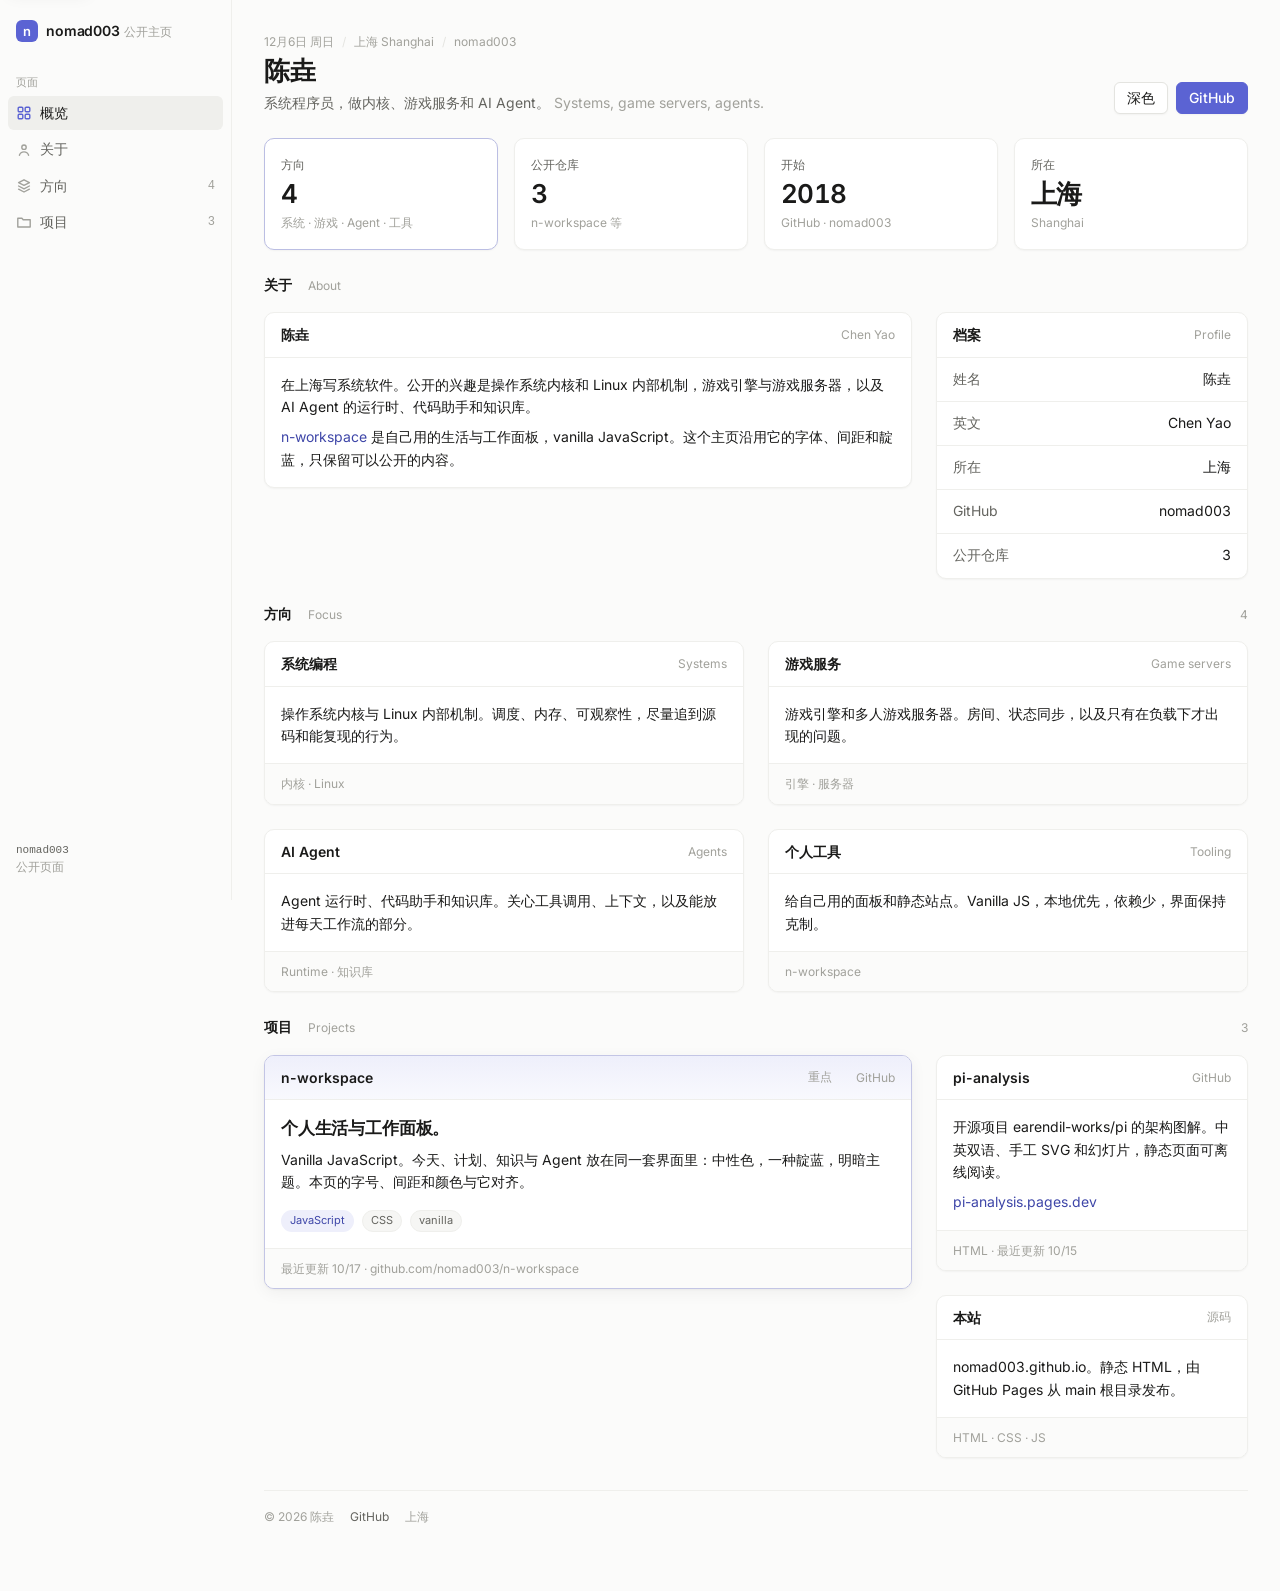
==== index.html @ 5f34eb46 "Add a static public homepage in the n-workspace design system. The page introduces 陈垚 with the publi" ====
<!DOCTYPE html>
<html lang="zh-CN">
<head>
  <meta charset="utf-8">
  <meta name="viewport" content="width=device-width, initial-scale=1">
  <meta name="description" content="陈垚（Chen Yao），上海。系统编程、游戏服务与 AI Agent。GitHub：nomad003。">
  <meta name="theme-color" content="#FBFBFA">
  <meta name="color-scheme" content="light dark">
  <meta name="format-detection" content="telephone=no">
  <meta property="og:title" content="陈垚 · nomad003">
  <meta property="og:description" content="陈垚（Chen Yao），上海。系统编程、游戏服务与 AI Agent。">
  <meta property="og:type" content="profile">
  <meta property="og:url" content="https://nomad003.github.io/">
  <meta property="og:locale" content="zh_CN">
  <title>陈垚 · nomad003</title>
  <link rel="canonical" href="https://nomad003.github.io/">
  <link rel="icon" href="favicon.svg" type="image/svg+xml">
  <link rel="preload" href="fonts/inter-latin.woff2" as="font" type="font/woff2" crossorigin>
  <link rel="stylesheet" href="styles.css">
  <script>
    (function () {
      try {
        var q = new URLSearchParams(location.search).get("theme");
        var s = localStorage.getItem("theme");
        var dark = window.matchMedia("(prefers-color-scheme: dark)").matches;
        var t = q === "light" || q === "dark" ? q : (s === "light" || s === "dark" ? s : (dark ? "dark" : "light"));
        var el = document.documentElement;
        el.setAttribute("data-theme", t);
        el.style.colorScheme = t;
        var meta = document.querySelector('meta[name="theme-color"]');
        if (meta) meta.setAttribute("content", t === "dark" ? "#111113" : "#FBFBFA");
      } catch (e) {}
    })();
  </script>
  <script type="application/ld+json">
  {
    "@context": "https://schema.org",
    "@type": "Person",
    "name": "陈垚",
    "alternateName": ["Chen Yao", "nomad003"],
    "url": "https://nomad003.github.io/",
    "homeLocation": {
      "@type": "Place",
      "name": "Shanghai"
    },
    "sameAs": ["https://github.com/nomad003"]
  }
  </script>
</head>
<body>
  <a class="skip" href="#about">跳到内容</a>
  <aside class="side">
    <a class="me" href="#top">
      <span class="av" aria-hidden="true">n</span>
      <span>
        <span class="nm">nomad003</span>
        <span class="ns">公开主页</span>
      </span>
    </a>
    <div class="navh">页面</div>
    <nav aria-label="页面">
      <a class="ni on" href="#top" aria-current="true">
        <svg viewBox="0 0 16 16" aria-hidden="true"><rect x="2.2" y="2.2" width="4.6" height="4.6" rx="1" fill="none" stroke="currentColor" stroke-width="1.4"/><rect x="9.2" y="2.2" width="4.6" height="4.6" rx="1" fill="none" stroke="currentColor" stroke-width="1.4"/><rect x="2.2" y="9.2" width="4.6" height="4.6" rx="1" fill="none" stroke="currentColor" stroke-width="1.4"/><rect x="9.2" y="9.2" width="4.6" height="4.6" rx="1" fill="none" stroke="currentColor" stroke-width="1.4"/></svg>
        <span>概览</span>
      </a>
      <a class="ni" href="#about">
        <svg viewBox="0 0 16 16" aria-hidden="true"><circle cx="8" cy="5.2" r="2.2" fill="none" stroke="currentColor" stroke-width="1.4"/><path d="M3.4 13.2c.7-2.2 2.3-3.3 4.6-3.3s3.9 1.1 4.6 3.3" fill="none" stroke="currentColor" stroke-width="1.4" stroke-linecap="round"/></svg>
        <span>关于</span>
      </a>
      <a class="ni" href="#focus">
        <svg viewBox="0 0 16 16" aria-hidden="true"><path d="M8 1.8 13.4 4.6 8 7.4 2.6 4.6 8 1.8Z" fill="none" stroke="currentColor" stroke-width="1.4" stroke-linejoin="round"/><path d="M2.6 8 8 10.8 13.4 8" fill="none" stroke="currentColor" stroke-width="1.4" stroke-linecap="round" stroke-linejoin="round"/><path d="M2.6 11.2 8 14 13.4 11.2" fill="none" stroke="currentColor" stroke-width="1.4" stroke-linecap="round" stroke-linejoin="round"/></svg>
        <span>方向</span>
        <span class="c">4</span>
      </a>
      <a class="ni" href="#projects">
        <svg viewBox="0 0 16 16" aria-hidden="true"><path d="M1.8 4.2h4.1l1.3 1.6H14.2V13H1.8V4.2Z" fill="none" stroke="currentColor" stroke-width="1.4" stroke-linejoin="round"/></svg>
        <span>项目</span>
        <span class="c">3</span>
      </a>
    </nav>
    <div class="side-foot">
      <div class="mono">nomad003</div>
      <div>公开页面</div>
    </div>
  </aside>

  <main id="top">
    <header class="ph">
      <div class="ph-row">
        <div class="ph-main">
          <p class="ctx">
            <span id="today">公开主页</span>
            <span class="sep" aria-hidden="true">/</span>
            <span>上海 Shanghai</span>
            <span class="sep" aria-hidden="true">/</span>
            <span>nomad003</span>
          </p>
          <h1>陈垚</h1>
          <p class="lede">系统程序员，做内核、游戏服务和 AI Agent。 <span class="en" lang="en">Systems, game servers, agents.</span></p>
        </div>
        <div class="ph-act">
          <button class="btn" id="theme-toggle" type="button" aria-pressed="false" aria-label="切换到深色">
            <span class="when-light">深色</span>
            <span class="when-dark">浅色</span>
          </button>
          <a class="btn primary" rel="me noreferrer" href="https://github.com/nomad003">GitHub</a>
        </div>
      </div>
      <div class="kpis">
        <a class="kpi focus" href="#focus">
          <div class="kpi-k">方向</div>
          <div class="kpi-n">4</div>
          <div class="kpi-s">系统 · 游戏 · Agent · 工具</div>
        </a>
        <a class="kpi" href="#projects">
          <div class="kpi-k">公开仓库</div>
          <div class="kpi-n">3</div>
          <div class="kpi-s">n-workspace 等</div>
        </a>
        <a class="kpi" rel="noreferrer" href="https://github.com/nomad003">
          <div class="kpi-k">开始</div>
          <div class="kpi-n">2018</div>
          <div class="kpi-s">GitHub · nomad003</div>
        </a>
        <div class="kpi">
          <div class="kpi-k">所在</div>
          <div class="kpi-n">上海</div>
          <div class="kpi-s">Shanghai</div>
        </div>
      </div>
    </header>

    <div class="body">
      <section id="about">
        <div class="sstrip">
          <b>关于</b>
          <span lang="en">About</span>
        </div>
        <div class="g12">
          <article class="box c8">
            <div class="box-h">
              <h2>陈垚</h2>
              <span class="box-m" lang="en">Chen Yao</span>
            </div>
            <div class="box-b prose">
              <p>在上海写系统软件。公开的兴趣是操作系统内核和 Linux 内部机制，游戏引擎与游戏服务器，以及 AI Agent 的运行时、代码助手和知识库。</p>
              <p><a href="#projects">n-workspace</a> 是自己用的生活与工作面板，vanilla JavaScript。这个主页沿用它的字体、间距和靛蓝，只保留可以公开的内容。</p>
            </div>
          </article>
          <article class="box c4">
            <div class="box-h">
              <h2>档案</h2>
              <span class="box-m" lang="en">Profile</span>
            </div>
            <div class="rows">
              <div class="row"><span class="k">姓名</span><span class="v">陈垚</span></div>
              <div class="row"><span class="k">英文</span><span class="v" lang="en">Chen Yao</span></div>
              <div class="row"><span class="k">所在</span><span class="v">上海</span></div>
              <a class="row" rel="noreferrer" href="https://github.com/nomad003"><span class="k">GitHub</span><span class="v">nomad003</span></a>
              <a class="row" href="#projects"><span class="k">公开仓库</span><span class="v">3</span></a>
            </div>
          </article>
        </div>
      </section>

      <section id="focus">
        <div class="sstrip">
          <b>方向</b>
          <span lang="en">Focus</span>
          <span class="muted">4</span>
        </div>
        <div class="tgrid">
          <article class="box">
            <div class="box-h">
              <h2>系统编程</h2>
              <span class="box-m" lang="en">Systems</span>
            </div>
            <div class="box-b">
              <p>操作系统内核与 Linux 内部机制。调度、内存、可观察性，尽量追到源码和能复现的行为。</p>
            </div>
            <div class="box-f">内核 · Linux</div>
          </article>
          <article class="box">
            <div class="box-h">
              <h2>游戏服务</h2>
              <span class="box-m" lang="en">Game servers</span>
            </div>
            <div class="box-b">
              <p>游戏引擎和多人游戏服务器。房间、状态同步，以及只有在负载下才出现的问题。</p>
            </div>
            <div class="box-f">引擎 · 服务器</div>
          </article>
          <article class="box">
            <div class="box-h">
              <h2>AI Agent</h2>
              <span class="box-m" lang="en">Agents</span>
            </div>
            <div class="box-b">
              <p>Agent 运行时、代码助手和知识库。关心工具调用、上下文，以及能放进每天工作流的部分。</p>
            </div>
            <div class="box-f">Runtime · 知识库</div>
          </article>
          <article class="box">
            <div class="box-h">
              <h2>个人工具</h2>
              <span class="box-m" lang="en">Tooling</span>
            </div>
            <div class="box-b">
              <p>给自己用的面板和静态站点。Vanilla JS，本地优先，依赖少，界面保持克制。</p>
            </div>
            <div class="box-f"><a href="#projects">n-workspace</a></div>
          </article>
        </div>
      </section>

      <section id="projects">
        <div class="sstrip">
          <b>项目</b>
          <span lang="en">Projects</span>
          <span class="muted">3</span>
        </div>
        <div class="g12">
          <article class="box focus c8">
            <div class="box-h">
              <h2>n-workspace</h2>
              <span class="box-m">重点</span>
              <a class="link" rel="noreferrer" href="https://github.com/nomad003/n-workspace">GitHub</a>
            </div>
            <div class="box-b">
              <p class="lead">个人生活与工作面板。</p>
              <p class="prose">Vanilla JavaScript。今天、计划、知识与 Agent 放在同一套界面里：中性色，一种靛蓝，明暗主题。本页的字号、间距和颜色与它对齐。</p>
              <div class="pills">
                <span class="pill accent">JavaScript</span>
                <span class="pill">CSS</span>
                <span class="pill">vanilla</span>
              </div>
            </div>
            <div class="box-f">最近更新 10/17 · <a rel="noreferrer" href="https://github.com/nomad003/n-workspace">github.com/nomad003/n-workspace</a></div>
          </article>
          <div class="stack c4">
            <article class="box">
              <div class="box-h">
                <h2>pi-analysis</h2>
                <a class="box-m" rel="noreferrer" href="https://github.com/nomad003/pi-analysis">GitHub</a>
              </div>
              <div class="box-b">
                <p>开源项目 earendil-works/pi 的架构图解。中英双语、手工 SVG 和幻灯片，静态页面可离线阅读。</p>
                <p><a rel="noreferrer" href="https://pi-analysis.pages.dev/">pi-analysis.pages.dev</a></p>
              </div>
              <div class="box-f">HTML · 最近更新 10/15</div>
            </article>
            <article class="box">
              <div class="box-h">
                <h2>本站</h2>
                <a class="box-m" rel="noreferrer" href="https://github.com/nomad003/nomad003.github.io">源码</a>
              </div>
              <div class="box-b">
                <p>nomad003.github.io。静态 HTML，由 GitHub Pages 从 main 根目录发布。</p>
              </div>
              <div class="box-f">HTML · CSS · JS</div>
            </article>
          </div>
        </div>
      </section>

      <footer class="colophon">
        <span>© 2026 陈垚</span>
        <a rel="me noreferrer" href="https://github.com/nomad003">GitHub</a>
        <span>上海</span>
      </footer>
    </div>
  </main>
  <script src="main.js"></script>
</body>
</html>
---- styles.css ----
/* n-workspace design system (v10) — tokens and components used by this page.
   Type 12/14/17/26, space 4/8/16/24/32, indigo accent, light and dark. */

@font-face {
  font-family: Inter;
  font-style: normal;
  font-weight: 100 900;
  font-display: swap;
  src: url("fonts/inter-latin.woff2") format("woff2");
  unicode-range: U+0000-00FF, U+0131, U+0152-0153, U+02BB-02BC, U+02C6, U+02DA, U+02DC, U+0304, U+0308, U+0329, U+2000-206F, U+20AC, U+2122, U+2191, U+2193, U+2212, U+2215, U+FEFF, U+FFFD;
}

:root {
  --fs-1: 12px;
  --fs-2: 14px;
  --fs-3: 17px;
  --fs-4: 26px;
  --lh: 1.6;
  --s-1: 4px;
  --s-2: 8px;
  --s-3: 16px;
  --s-4: 24px;
  --s-5: 32px;
  --r-1: 6px;
  --r-2: 10px;
  --r-3: 14px;
  --sh-1: 0 1px 2px rgba(16, 16, 20, 0.04);
  --sh-2: 0 1px 2px rgba(16, 16, 20, 0.04), 0 4px 16px rgba(16, 16, 20, 0.05);
  --n-0: #ffffff;
  --n-25: #fbfbfa;
  --n-50: #f6f6f4;
  --n-100: #efefec;
  --n-200: #e4e4e0;
  --n-400: #a1a19b;
  --n-600: #64645f;
  --n-900: #1a1a19;
  --accent: #5b63d3;
  --accent-soft: #eeeffb;
  --accent-fg: #3e46a8;
  --warn: #c2412d;
  --warn-soft: #FBEEEA;
  --ok: #2f8a5b;
  --font: Inter, -apple-system, BlinkMacSystemFont, "Segoe UI", "PingFang SC", "Hiragino Sans GB", "Microsoft YaHei", "Noto Sans CJK SC", "Source Han Sans SC", "Noto Sans SC", sans-serif;
  --mono: "JetBrains Mono", "SF Mono", ui-monospace, Menlo, Consolas, monospace;
  --bg: var(--n-25);
  --surface: var(--n-0);
  --border: var(--n-100);
  --border-2: var(--n-200);
  --text: var(--n-900);
  --text-2: var(--n-600);
  --text-3: var(--n-400);
  --side-w: 232px;
  --content-w: 1240px;
  color-scheme: light;
}

:root[data-theme="dark"] {
  --n-0: #17171a;
  --n-25: #111113;
  --n-50: #1c1c20;
  --n-100: #26262b;
  --n-200: #303036;
  --n-400: #71716c;
  --n-600: #a6a6a1;
  --n-900: #ececea;
  --accent: #8c93f2;
  --accent-soft: #22244a;
  --accent-fg: #c3c7fa;
  --warn: #f07b66;
  --warn-soft: #2b1a17;
  --ok: #5fbf8a;
  --sh-1: none;
  --sh-2: 0 0 0 1px rgba(255, 255, 255, 0.02);
  color-scheme: dark;
}

@media (prefers-color-scheme: dark) {
  :root:not([data-theme]) {
    --n-0: #17171a;
    --n-25: #111113;
    --n-50: #1c1c20;
    --n-100: #26262b;
    --n-200: #303036;
    --n-400: #71716c;
    --n-600: #a6a6a1;
    --n-900: #ececea;
    --accent: #8c93f2;
    --accent-soft: #22244a;
    --accent-fg: #c3c7fa;
    --warn: #f07b66;
    --warn-soft: #2b1a17;
    --ok: #5fbf8a;
    --sh-1: none;
    --sh-2: 0 0 0 1px rgba(255, 255, 255, 0.02);
    color-scheme: dark;
  }
  :root:not([data-theme]) .when-light { display: none; }
  :root:not([data-theme]) .when-dark { display: inline; }
}

:root[data-theme="dark"] .when-light { display: none; }
:root[data-theme="dark"] .when-dark { display: inline; }
.when-dark { display: none; }

*,
*::before,
*::after { box-sizing: border-box; }

html, body { background: var(--bg); }

html { scroll-behavior: smooth; }

body {
  margin: 0;
  min-height: 100vh;
  font: 400 var(--fs-2) / var(--lh) var(--font);
  color: var(--text);
  letter-spacing: 0;
  -webkit-font-smoothing: antialiased;
  text-rendering: optimizeLegibility;
  display: grid;
  grid-template-columns: var(--side-w) minmax(0, 1fr);
}

body.miss { display: block; }

:focus { outline: none; }
:focus-visible {
  outline: 2px solid var(--accent);
  outline-offset: 2px;
}

::selection { background: var(--accent-soft); color: var(--text); }

a { color: inherit; }

h1, h2, h3 {
  font-weight: 600;
  letter-spacing: -0.01em;
}

button, input { font: inherit; color: inherit; }

.skip {
  position: absolute;
  left: var(--s-2);
  top: var(--s-2);
  z-index: 20;
  transform: translateY(-140%);
  background: var(--surface);
  color: var(--text);
  border: 1px solid var(--border-2);
  border-radius: var(--r-1);
  padding: 6px 12px;
  text-decoration: none;
  box-shadow: var(--sh-2);
}
.skip:focus { transform: none; }

/* sidebar */
.side {
  position: sticky;
  top: 0;
  height: 100vh;
  display: flex;
  flex-direction: column;
  background: var(--bg);
  border-right: 1px solid var(--border);
  padding: var(--s-3) var(--s-2);
}

.me {
  display: flex;
  align-items: center;
  gap: var(--s-2);
  padding: var(--s-1) var(--s-2) var(--s-3);
  text-decoration: none;
  color: inherit;
  border-radius: var(--r-1);
}
.me:hover { background: var(--n-50); }

.av {
  width: 22px;
  height: 22px;
  flex: none;
  display: grid;
  place-items: center;
  border-radius: var(--r-1);
  background: var(--accent);
  color: #fff;
  font-weight: 600;
  font-size: 13px;
  letter-spacing: -0.03em;
  line-height: 1;
}

.nm {
  font-size: var(--fs-2);
  font-weight: 600;
  letter-spacing: -0.01em;
  line-height: 1.3;
}
.ns {
  font-size: var(--fs-1);
  color: var(--text-3);
  line-height: 1.3;
}

.navh {
  font-size: 11px;
  color: var(--text-3);
  padding: var(--s-3) var(--s-2) var(--s-1);
  letter-spacing: 0.04em;
}

.side nav {
  display: flex;
  flex-direction: column;
  gap: 2px;
}

.side a.ni {
  display: flex;
  align-items: center;
  gap: var(--s-2);
  padding: 6px var(--s-2);
  border-radius: var(--r-1);
  font-size: var(--fs-2);
  color: var(--text-2);
  text-decoration: none;
  min-height: 32px;
}
.side a.ni svg {
  width: 16px;
  height: 16px;
  flex: none;
  color: var(--text-3);
}
.side a.ni:hover { background: var(--n-50); color: var(--text); }
.side a.ni.on {
  background: var(--n-100);
  color: var(--text);
  font-weight: 500;
}
.side a.ni.on svg { color: var(--accent); }
.side a.ni .c {
  margin-left: auto;
  font: 500 var(--fs-1) var(--mono);
  color: var(--text-3);
}

.side-foot {
  margin-top: auto;
  padding: var(--s-2);
  font-size: var(--fs-1);
  color: var(--text-3);
  line-height: 1.5;
}
.side-foot .mono {
  font-family: var(--mono);
  font-size: 11px;
  color: var(--text-2);
}

/* page header */
main { min-width: 0; padding: 0 0 var(--s-5); }

.ph {
  max-width: var(--content-w);
  padding: var(--s-5) var(--s-5) 0;
}
.ph-row {
  display: flex;
  align-items: flex-end;
  gap: var(--s-3);
}
.ph-main { flex: 1; min-width: 0; }
.ph .ctx {
  margin: 0;
  min-height: 0;
  display: flex;
  flex-wrap: wrap;
  gap: var(--s-1) var(--s-2);
  font-size: var(--fs-1);
  color: var(--text-3);
}
.sep { color: var(--border-2); }
.ph h1 {
  margin: var(--s-1) 0;
  font-size: var(--fs-4);
  line-height: 1.25;
  font-weight: 650;
}
.ph .lede {
  margin: 0;
  max-width: 72ch;
  font-size: var(--fs-2);
  color: var(--text-2);
}
.ph .lede b,
.lede b { color: var(--text); font-weight: 600; }
.lede .en { color: var(--text-3); }

.ph-act {
  display: flex;
  gap: var(--s-2);
  flex: none;
}

.btn {
  display: inline-flex;
  align-items: center;
  justify-content: center;
  gap: 6px;
  height: 32px;
  padding: 0 12px;
  border-radius: var(--r-1);
  border: 1px solid var(--border-2);
  background: var(--surface);
  color: var(--text);
  font-size: var(--fs-2);
  font-weight: 500;
  line-height: 1;
  text-decoration: none;
  box-shadow: var(--sh-1);
  white-space: nowrap;
  cursor: pointer;
}
.btn:hover { border-color: var(--n-400); }
.btn.primary {
  background: var(--accent);
  border-color: var(--accent);
  color: #fff;
}
.btn.primary:hover { filter: brightness(1.06); }

.kpis {
  display: grid;
  grid-template-columns: repeat(4, minmax(0, 1fr));
  gap: var(--s-3);
  margin-top: var(--s-4);
}
.kpi {
  display: block;
  background: var(--surface);
  border: 1px solid var(--border);
  border-radius: var(--r-2);
  padding: var(--s-3);
  box-shadow: var(--sh-1);
  text-decoration: none;
  color: var(--text);
  min-width: 0;
}
a.kpi:hover {
  border-color: var(--border-2);
  box-shadow: var(--sh-2);
}
.kpi-k { font-size: var(--fs-1); color: var(--text-2); }
.kpi-n {
  font-size: var(--fs-4);
  font-weight: 600;
  line-height: 1.2;
  margin-top: var(--s-1);
  font-variant-numeric: tabular-nums;
  letter-spacing: -0.02em;
}
.kpi-s {
  font-size: var(--fs-1);
  color: var(--text-3);
  margin-top: var(--s-1);
  white-space: nowrap;
  overflow: hidden;
  text-overflow: ellipsis;
}
.kpi.focus {
  border-color: var(--accent-soft);
  border-color: color-mix(in srgb, var(--accent) 35%, var(--border));
}

.body {
  max-width: var(--content-w);
  padding: var(--s-4) var(--s-5) var(--s-5);
  display: flex;
  flex-direction: column;
  gap: var(--s-4);
}

section {
  display: flex;
  flex-direction: column;
  gap: var(--s-3);
  scroll-margin-top: var(--s-3);
}

.sstrip {
  display: flex;
  flex-wrap: wrap;
  align-items: baseline;
  gap: var(--s-2) var(--s-3);
  font-size: var(--fs-1);
  color: var(--text-3);
}
.sstrip b {
  font-size: var(--fs-2);
  font-weight: 600;
  color: var(--text);
  letter-spacing: -0.01em;
}
.sstrip .muted { margin-left: auto; }
.muted { color: var(--text-3); }

.g12 {
  display: grid;
  grid-template-columns: repeat(12, minmax(0, 1fr));
  gap: var(--s-4);
  align-items: start;
}
.c4 { grid-column: span 4; }
.c6 { grid-column: span 6; }
.c8 { grid-column: span 8; }
.c12 { grid-column: 1 / -1; }

.stack {
  display: flex;
  flex-direction: column;
  gap: var(--s-4);
  min-width: 0;
}

.tgrid {
  display: grid;
  grid-template-columns: repeat(4, minmax(0, 1fr));
  gap: var(--s-4);
}
.tgrid > .box {
  display: flex;
  flex-direction: column;
  min-height: 100%;
}
.tgrid > .box > .box-b { flex: 1; }

.box {
  background: var(--surface);
  border: 1px solid var(--border);
  border-radius: var(--r-2);
  box-shadow: var(--sh-1);
  min-width: 0;
  overflow: hidden;
}
.box-h {
  display: flex;
  align-items: center;
  gap: var(--s-2);
  margin: 0;
  padding: 12px var(--s-3);
  border-bottom: 1px solid var(--border);
  min-height: 44px;
}
.box-h h2,
.box-h h3 {
  margin: 0;
  font-size: var(--fs-2);
  font-weight: 600;
  letter-spacing: 0;
  line-height: 1.4;
}
.box-m {
  margin-left: auto;
  font: 400 var(--fs-1) var(--font);
  color: var(--text-3);
  text-decoration: none;
}
.box-h a.link,
.box-m.link {
  margin-left: var(--s-3);
  font-size: var(--fs-1);
  font-weight: 400;
  color: var(--text-3);
  text-decoration: none;
}
.box-m + a.link,
.box-m.link { margin-left: var(--s-3); }
.box-h a.link:hover,
a.box-m:hover { color: var(--accent); }

.box-b { padding: var(--s-3); }
.box-b p { margin: 0; }
.box-b p + p { margin-top: var(--s-2); }
.box-b a { color: var(--accent-fg); text-decoration: none; }
.box-b a:hover { color: var(--accent); }

.box-f {
  margin: 0;
  padding: 10px var(--s-3);
  border-top: 1px solid var(--border);
  background: var(--n-25);
  font-size: var(--fs-1);
  color: var(--text-3);
}
.box-f a { color: inherit; text-decoration: none; }
.box-f a:hover { color: var(--accent); }

.box.focus {
  border-color: var(--accent-soft);
  border-color: color-mix(in srgb, var(--accent) 30%, var(--border));
  box-shadow: var(--sh-2);
}
.box.focus > .box-h {
  background: linear-gradient(var(--accent-soft), transparent 160%);
}

.prose { max-width: 72ch; }
.lead {
  font-size: var(--fs-3);
  font-weight: 600;
  letter-spacing: -0.01em;
  line-height: 1.45;
}

.rows { border-top: 0; }
.row {
  display: flex;
  align-items: center;
  justify-content: space-between;
  gap: var(--s-3);
  border-bottom: 1px solid var(--border);
  padding: 10px var(--s-3);
  min-height: 44px;
  text-decoration: none;
  color: var(--text);
}
.rows > :last-child { border-bottom: 0; }
a.row:hover { background: var(--n-50); }
.row .k { font-size: var(--fs-2); color: var(--text-2); }
.row .v {
  font-size: var(--fs-2);
  text-align: right;
  font-variant-numeric: tabular-nums;
}
.row .when {
  font: 500 var(--fs-1) var(--mono);
  color: var(--text-2);
  flex: none;
}

.pills {
  display: flex;
  flex-wrap: wrap;
  gap: var(--s-2);
  margin-top: var(--s-3);
}
.pill {
  display: inline-flex;
  align-items: center;
  height: 22px;
  padding: 0 var(--s-2);
  border-radius: 99px;
  background: var(--n-50);
  border: 1px solid var(--border);
  font-size: 11px;
  color: var(--text-2);
}
.pill.accent {
  background: var(--accent-soft);
  color: var(--accent-fg);
  border-color: transparent;
}

.repo-main { min-width: 0; display: flex; flex-direction: column; gap: 2px; }
.repo-main .t { font-size: var(--fs-2); }
.repo-main .s {
  font-size: var(--fs-1);
  color: var(--text-3);
  white-space: nowrap;
  overflow: hidden;
  text-overflow: ellipsis;
}
.row.repo { justify-content: flex-start; }
.row.repo .pill { margin-left: auto; flex: none; }

.colophon {
  display: flex;
  flex-wrap: wrap;
  align-items: center;
  gap: var(--s-2) var(--s-3);
  margin-top: var(--s-2);
  padding-top: var(--s-3);
  border-top: 1px solid var(--border);
  font-size: var(--fs-1);
  color: var(--text-3);
}
.colophon a { color: var(--text-2); text-decoration: none; }
.colophon a:hover { color: var(--accent); }

.miss-wrap {
  max-width: 560px;
  padding: 18vh var(--s-5) var(--s-5);
}
.miss-wrap .ctx {
  margin: 0;
  display: flex;
  flex-wrap: wrap;
  gap: var(--s-1) var(--s-2);
  font-size: var(--fs-1);
  color: var(--text-3);
}
.miss-wrap h1 {
  margin: var(--s-1) 0;
  font-size: var(--fs-4);
  line-height: 1.25;
  font-weight: 650;
}
.miss-wrap .lede {
  margin: 0;
  font-size: var(--fs-2);
  color: var(--text-2);
}
.miss-wrap .ph-act { margin-top: var(--s-4); }

@media (max-width: 1320px) {
  .tgrid { grid-template-columns: repeat(2, minmax(0, 1fr)); }
}

@media (max-width: 1080px) {
  .c4, .c6, .c8, .c12 { grid-column: 1 / -1; }
  .kpis { grid-template-columns: repeat(2, minmax(0, 1fr)); }
}

@media (max-width: 800px) {
  body { display: block; }
  .side {
    position: sticky;
    top: 0;
    z-index: 5;
    height: auto;
    width: 100%;
    border-right: 0;
    border-bottom: 1px solid var(--border);
    padding: 10px 12px 8px;
  }
  .me { padding: 4px 8px 8px; }
  .navh, .side-foot { display: none; }
  .side nav {
    flex-direction: row;
    gap: 4px;
    overflow-x: auto;
  }
  .side a.ni { flex: none; }
  section { scroll-margin-top: 88px; }
}

@media (max-width: 760px) {
  .ph, .body, .miss-wrap { padding-left: var(--s-3); padding-right: var(--s-3); }
  .ph { padding-top: var(--s-4); }
  .ph-row { flex-direction: column; align-items: flex-start; }
  .ph-act { width: 100%; }
  .ph-act .btn { flex: 1; }
  .miss-wrap { padding-top: 12vh; }
}

@media (max-width: 560px) {
  .tgrid { grid-template-columns: 1fr; }
  .kpi-s, .repo-main .s { white-space: normal; }
}

@media (prefers-reduced-motion: reduce) {
  html { scroll-behavior: auto; }
  *, *::before, *::after {
    transition: none !important;
    animation: none !important;
  }
}
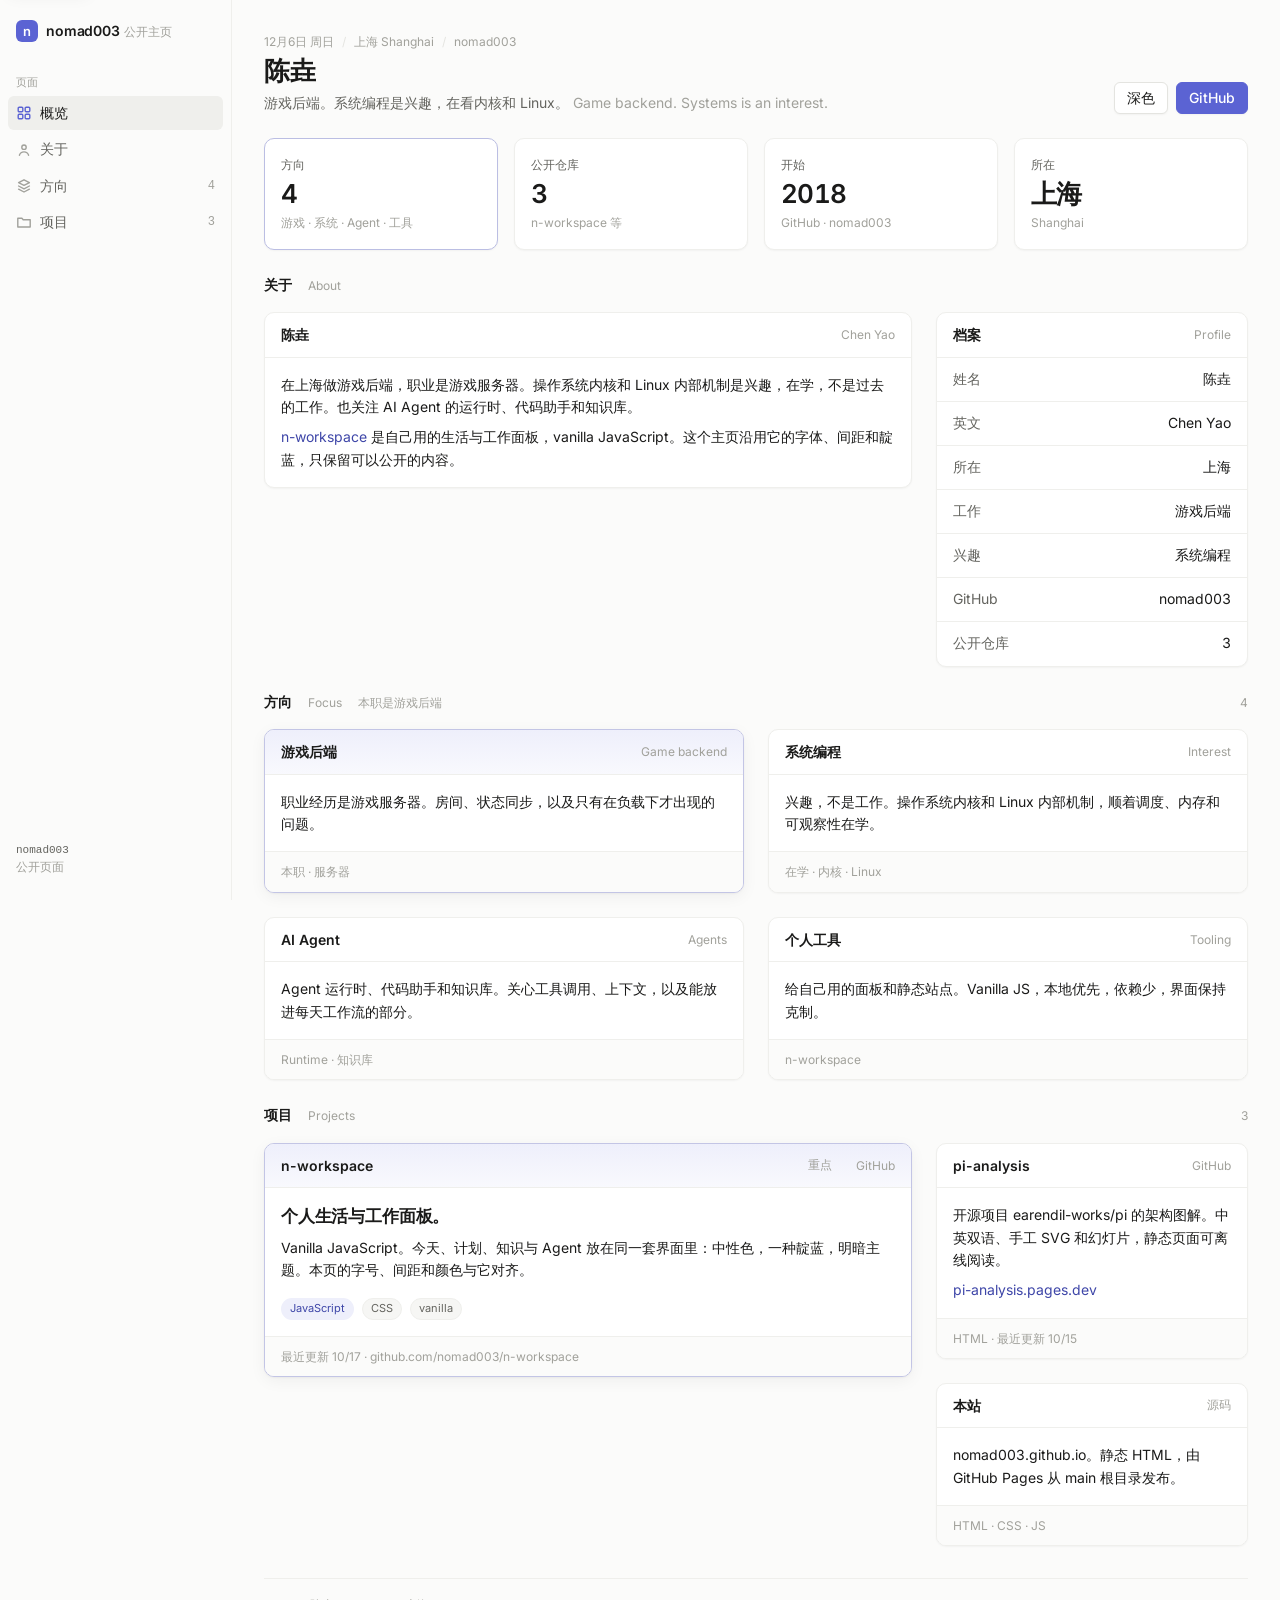
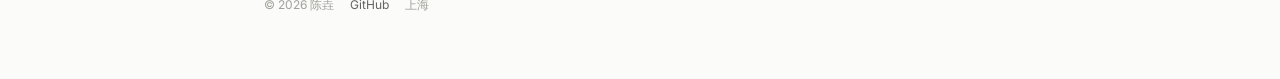
==== commit 231a1406: "Describe game backend as the work and systems programming as an interest. The homepage no longer cal" ====
--- a/index.html
+++ b/index.html
@@ -3,12 +3,12 @@
 <head>
   <meta charset="utf-8">
   <meta name="viewport" content="width=device-width, initial-scale=1">
-  <meta name="description" content="陈垚（Chen Yao），上海。系统编程、游戏服务与 AI Agent。GitHub：nomad003。">
+  <meta name="description" content="陈垚（Chen Yao），上海。游戏后端，兴趣是系统编程与 AI Agent。GitHub：nomad003。">
   <meta name="theme-color" content="#FBFBFA">
   <meta name="color-scheme" content="light dark">
   <meta name="format-detection" content="telephone=no">
   <meta property="og:title" content="陈垚 · nomad003">
-  <meta property="og:description" content="陈垚（Chen Yao），上海。系统编程、游戏服务与 AI Agent。">
+  <meta property="og:description" content="陈垚（Chen Yao），上海。游戏后端，兴趣是系统编程与 AI Agent。">
   <meta property="og:type" content="profile">
   <meta property="og:url" content="https://nomad003.github.io/">
   <meta property="og:locale" content="zh_CN">
@@ -39,6 +39,7 @@
     "name": "陈垚",
     "alternateName": ["Chen Yao", "nomad003"],
     "url": "https://nomad003.github.io/",
+    "jobTitle": "游戏后端",
     "homeLocation": {
       "@type": "Place",
       "name": "Shanghai"
@@ -96,7 +97,7 @@
             <span>nomad003</span>
           </p>
           <h1>陈垚</h1>
-          <p class="lede">系统程序员，做内核、游戏服务和 AI Agent。 <span class="en" lang="en">Systems, game servers, agents.</span></p>
+          <p class="lede">游戏后端。系统编程是兴趣，在看内核和 Linux。 <span class="en" lang="en">Game backend. Systems is an interest.</span></p>
         </div>
         <div class="ph-act">
           <button class="btn" id="theme-toggle" type="button" aria-pressed="false" aria-label="切换到深色">
@@ -110,7 +111,7 @@
         <a class="kpi focus" href="#focus">
           <div class="kpi-k">方向</div>
           <div class="kpi-n">4</div>
-          <div class="kpi-s">系统 · 游戏 · Agent · 工具</div>
+          <div class="kpi-s">游戏 · 系统 · Agent · 工具</div>
         </a>
         <a class="kpi" href="#projects">
           <div class="kpi-k">公开仓库</div>
@@ -143,7 +144,7 @@
               <span class="box-m" lang="en">Chen Yao</span>
             </div>
             <div class="box-b prose">
-              <p>在上海写系统软件。公开的兴趣是操作系统内核和 Linux 内部机制，游戏引擎与游戏服务器，以及 AI Agent 的运行时、代码助手和知识库。</p>
+              <p>在上海做游戏后端，职业是游戏服务器。操作系统内核和 Linux 内部机制是兴趣，在学，不是过去的工作。也关注 AI Agent 的运行时、代码助手和知识库。</p>
               <p><a href="#projects">n-workspace</a> 是自己用的生活与工作面板，vanilla JavaScript。这个主页沿用它的字体、间距和靛蓝，只保留可以公开的内容。</p>
             </div>
           </article>
@@ -156,6 +157,8 @@
               <div class="row"><span class="k">姓名</span><span class="v">陈垚</span></div>
               <div class="row"><span class="k">英文</span><span class="v" lang="en">Chen Yao</span></div>
               <div class="row"><span class="k">所在</span><span class="v">上海</span></div>
+              <div class="row"><span class="k">工作</span><span class="v">游戏后端</span></div>
+              <div class="row"><span class="k">兴趣</span><span class="v">系统编程</span></div>
               <a class="row" rel="noreferrer" href="https://github.com/nomad003"><span class="k">GitHub</span><span class="v">nomad003</span></a>
               <a class="row" href="#projects"><span class="k">公开仓库</span><span class="v">3</span></a>
             </div>
@@ -167,28 +170,29 @@
         <div class="sstrip">
           <b>方向</b>
           <span lang="en">Focus</span>
+          <span>本职是游戏后端</span>
           <span class="muted">4</span>
         </div>
         <div class="tgrid">
+          <article class="box focus">
+            <div class="box-h">
+              <h2>游戏后端</h2>
+              <span class="box-m" lang="en">Game backend</span>
+            </div>
+            <div class="box-b">
+              <p>职业经历是游戏服务器。房间、状态同步，以及只有在负载下才出现的问题。</p>
+            </div>
+            <div class="box-f">本职 · 服务器</div>
+          </article>
           <article class="box">
             <div class="box-h">
               <h2>系统编程</h2>
-              <span class="box-m" lang="en">Systems</span>
-            </div>
-            <div class="box-b">
-              <p>操作系统内核与 Linux 内部机制。调度、内存、可观察性，尽量追到源码和能复现的行为。</p>
-            </div>
-            <div class="box-f">内核 · Linux</div>
-          </article>
-          <article class="box">
-            <div class="box-h">
-              <h2>游戏服务</h2>
-              <span class="box-m" lang="en">Game servers</span>
-            </div>
-            <div class="box-b">
-              <p>游戏引擎和多人游戏服务器。房间、状态同步，以及只有在负载下才出现的问题。</p>
-            </div>
-            <div class="box-f">引擎 · 服务器</div>
+              <span class="box-m" lang="en">Interest</span>
+            </div>
+            <div class="box-b">
+              <p>兴趣，不是工作。操作系统内核和 Linux 内部机制，顺着调度、内存和可观察性在学。</p>
+            </div>
+            <div class="box-f">在学 · 内核 · Linux</div>
           </article>
           <article class="box">
             <div class="box-h">
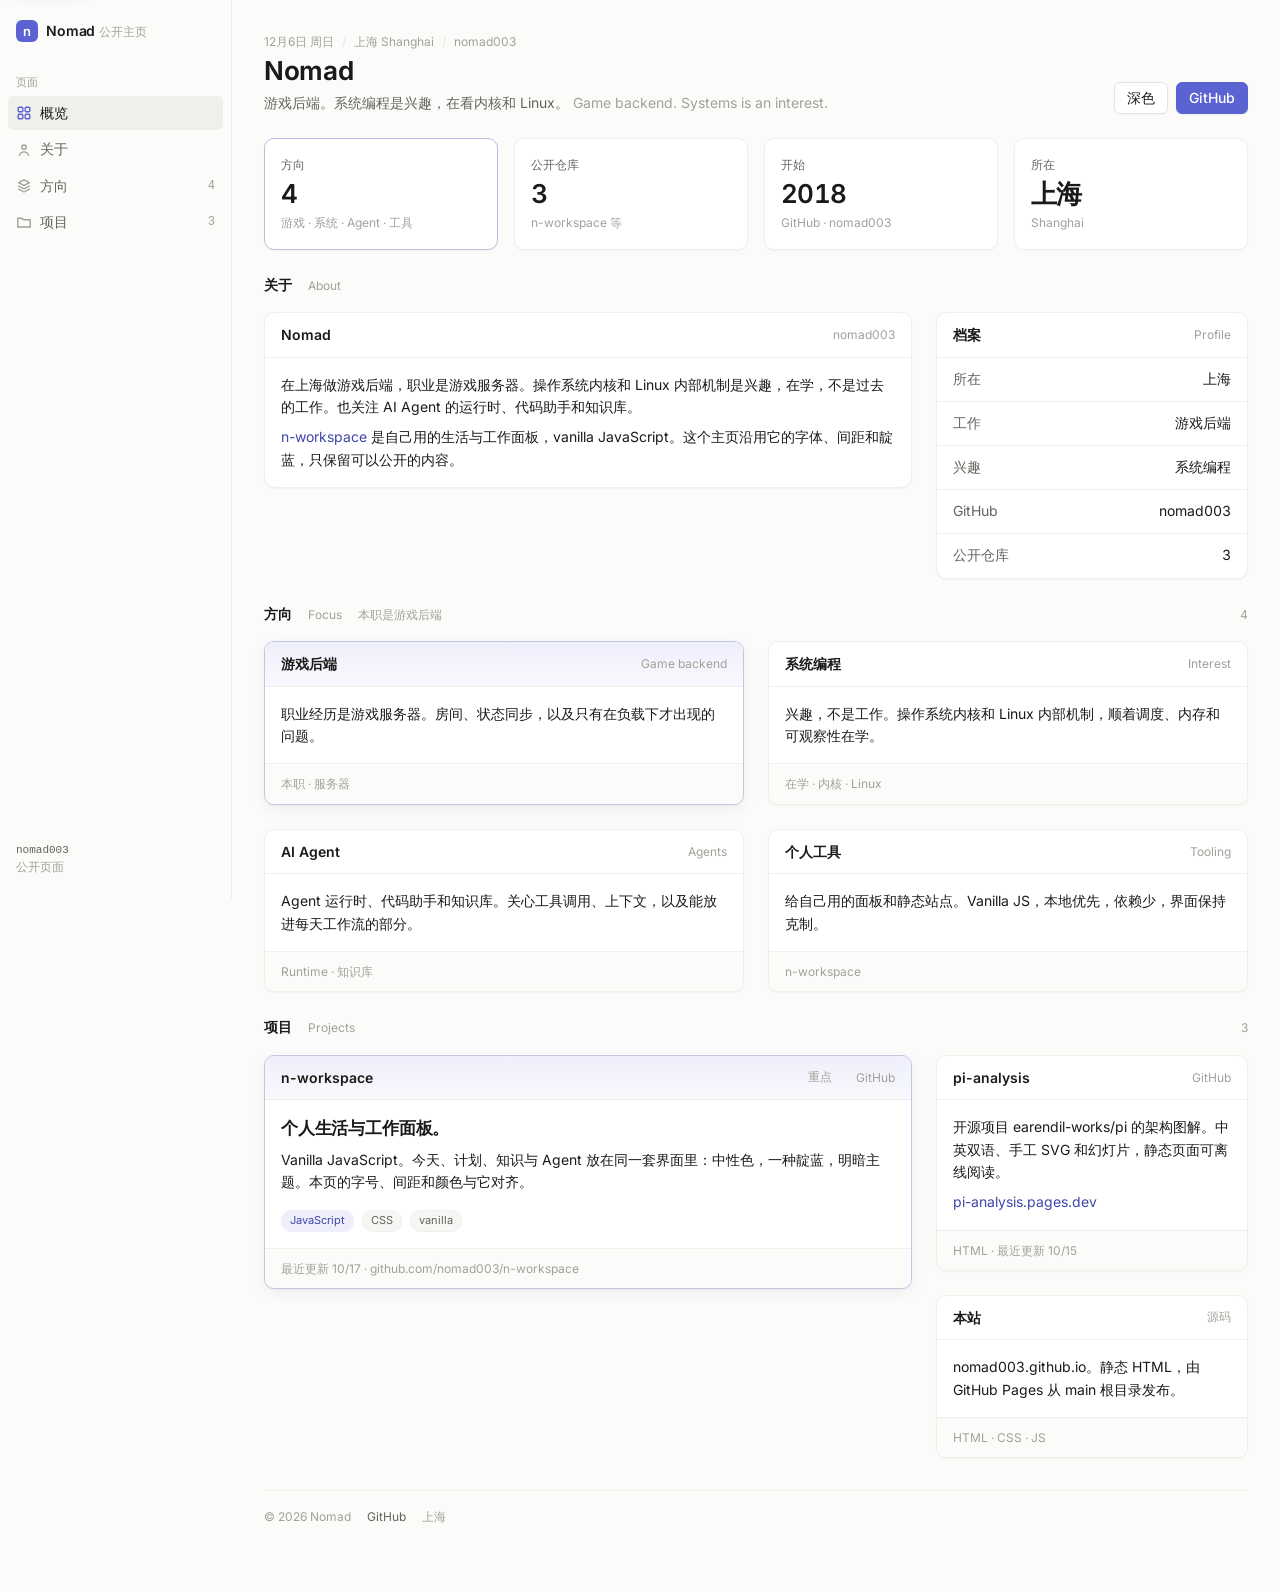
==== commit eb966f5a: "Use Nomad as the only display name and shorten the README. The page keeps game backend as the work a" ====
--- a/index.html
+++ b/index.html
@@ -3,16 +3,16 @@
 <head>
   <meta charset="utf-8">
   <meta name="viewport" content="width=device-width, initial-scale=1">
-  <meta name="description" content="陈垚（Chen Yao），上海。游戏后端，兴趣是系统编程与 AI Agent。GitHub：nomad003。">
+  <meta name="description" content="Nomad，上海。游戏后端，兴趣是系统编程与 AI Agent。GitHub：nomad003。">
   <meta name="theme-color" content="#FBFBFA">
   <meta name="color-scheme" content="light dark">
   <meta name="format-detection" content="telephone=no">
-  <meta property="og:title" content="陈垚 · nomad003">
-  <meta property="og:description" content="陈垚（Chen Yao），上海。游戏后端，兴趣是系统编程与 AI Agent。">
+  <meta property="og:title" content="Nomad">
+  <meta property="og:description" content="Nomad，上海。游戏后端，兴趣是系统编程与 AI Agent。">
   <meta property="og:type" content="profile">
   <meta property="og:url" content="https://nomad003.github.io/">
   <meta property="og:locale" content="zh_CN">
-  <title>陈垚 · nomad003</title>
+  <title>Nomad</title>
   <link rel="canonical" href="https://nomad003.github.io/">
   <link rel="icon" href="favicon.svg" type="image/svg+xml">
   <link rel="preload" href="fonts/inter-latin.woff2" as="font" type="font/woff2" crossorigin>
@@ -36,8 +36,8 @@
   {
     "@context": "https://schema.org",
     "@type": "Person",
-    "name": "陈垚",
-    "alternateName": ["Chen Yao", "nomad003"],
+    "name": "Nomad",
+    "alternateName": "nomad003",
     "url": "https://nomad003.github.io/",
     "jobTitle": "游戏后端",
     "homeLocation": {
@@ -54,7 +54,7 @@
     <a class="me" href="#top">
       <span class="av" aria-hidden="true">n</span>
       <span>
-        <span class="nm">nomad003</span>
+        <span class="nm">Nomad</span>
         <span class="ns">公开主页</span>
       </span>
     </a>
@@ -80,7 +80,7 @@
       </a>
     </nav>
     <div class="side-foot">
-      <div class="mono">nomad003</div>
+      <a class="mono" rel="noreferrer" href="https://github.com/nomad003">nomad003</a>
       <div>公开页面</div>
     </div>
   </aside>
@@ -94,9 +94,9 @@
             <span class="sep" aria-hidden="true">/</span>
             <span>上海 Shanghai</span>
             <span class="sep" aria-hidden="true">/</span>
-            <span>nomad003</span>
+            <a rel="noreferrer" href="https://github.com/nomad003">nomad003</a>
           </p>
-          <h1>陈垚</h1>
+          <h1>Nomad</h1>
           <p class="lede">游戏后端。系统编程是兴趣，在看内核和 Linux。 <span class="en" lang="en">Game backend. Systems is an interest.</span></p>
         </div>
         <div class="ph-act">
@@ -140,8 +140,8 @@
         <div class="g12">
           <article class="box c8">
             <div class="box-h">
-              <h2>陈垚</h2>
-              <span class="box-m" lang="en">Chen Yao</span>
+              <h2>Nomad</h2>
+              <a class="box-m" rel="noreferrer" href="https://github.com/nomad003">nomad003</a>
             </div>
             <div class="box-b prose">
               <p>在上海做游戏后端，职业是游戏服务器。操作系统内核和 Linux 内部机制是兴趣，在学，不是过去的工作。也关注 AI Agent 的运行时、代码助手和知识库。</p>
@@ -154,8 +154,6 @@
               <span class="box-m" lang="en">Profile</span>
             </div>
             <div class="rows">
-              <div class="row"><span class="k">姓名</span><span class="v">陈垚</span></div>
-              <div class="row"><span class="k">英文</span><span class="v" lang="en">Chen Yao</span></div>
               <div class="row"><span class="k">所在</span><span class="v">上海</span></div>
               <div class="row"><span class="k">工作</span><span class="v">游戏后端</span></div>
               <div class="row"><span class="k">兴趣</span><span class="v">系统编程</span></div>
@@ -268,7 +266,7 @@
       </section>
 
       <footer class="colophon">
-        <span>© 2026 陈垚</span>
+        <span>© 2026 Nomad</span>
         <a rel="me noreferrer" href="https://github.com/nomad003">GitHub</a>
         <span>上海</span>
       </footer>
--- a/styles.css
+++ b/styles.css
@@ -257,6 +257,8 @@
   color: var(--text-3);
   line-height: 1.5;
 }
+.side-foot a { text-decoration: none; }
+.side-foot a:hover { color: var(--accent); }
 .side-foot .mono {
   font-family: var(--mono);
   font-size: 11px;
@@ -286,6 +288,8 @@
   color: var(--text-3);
 }
 .sep { color: var(--border-2); }
+.ph .ctx a { color: inherit; text-decoration: none; }
+.ph .ctx a:hover { color: var(--accent); }
 .ph h1 {
   margin: var(--s-1) 0;
   font-size: var(--fs-4);
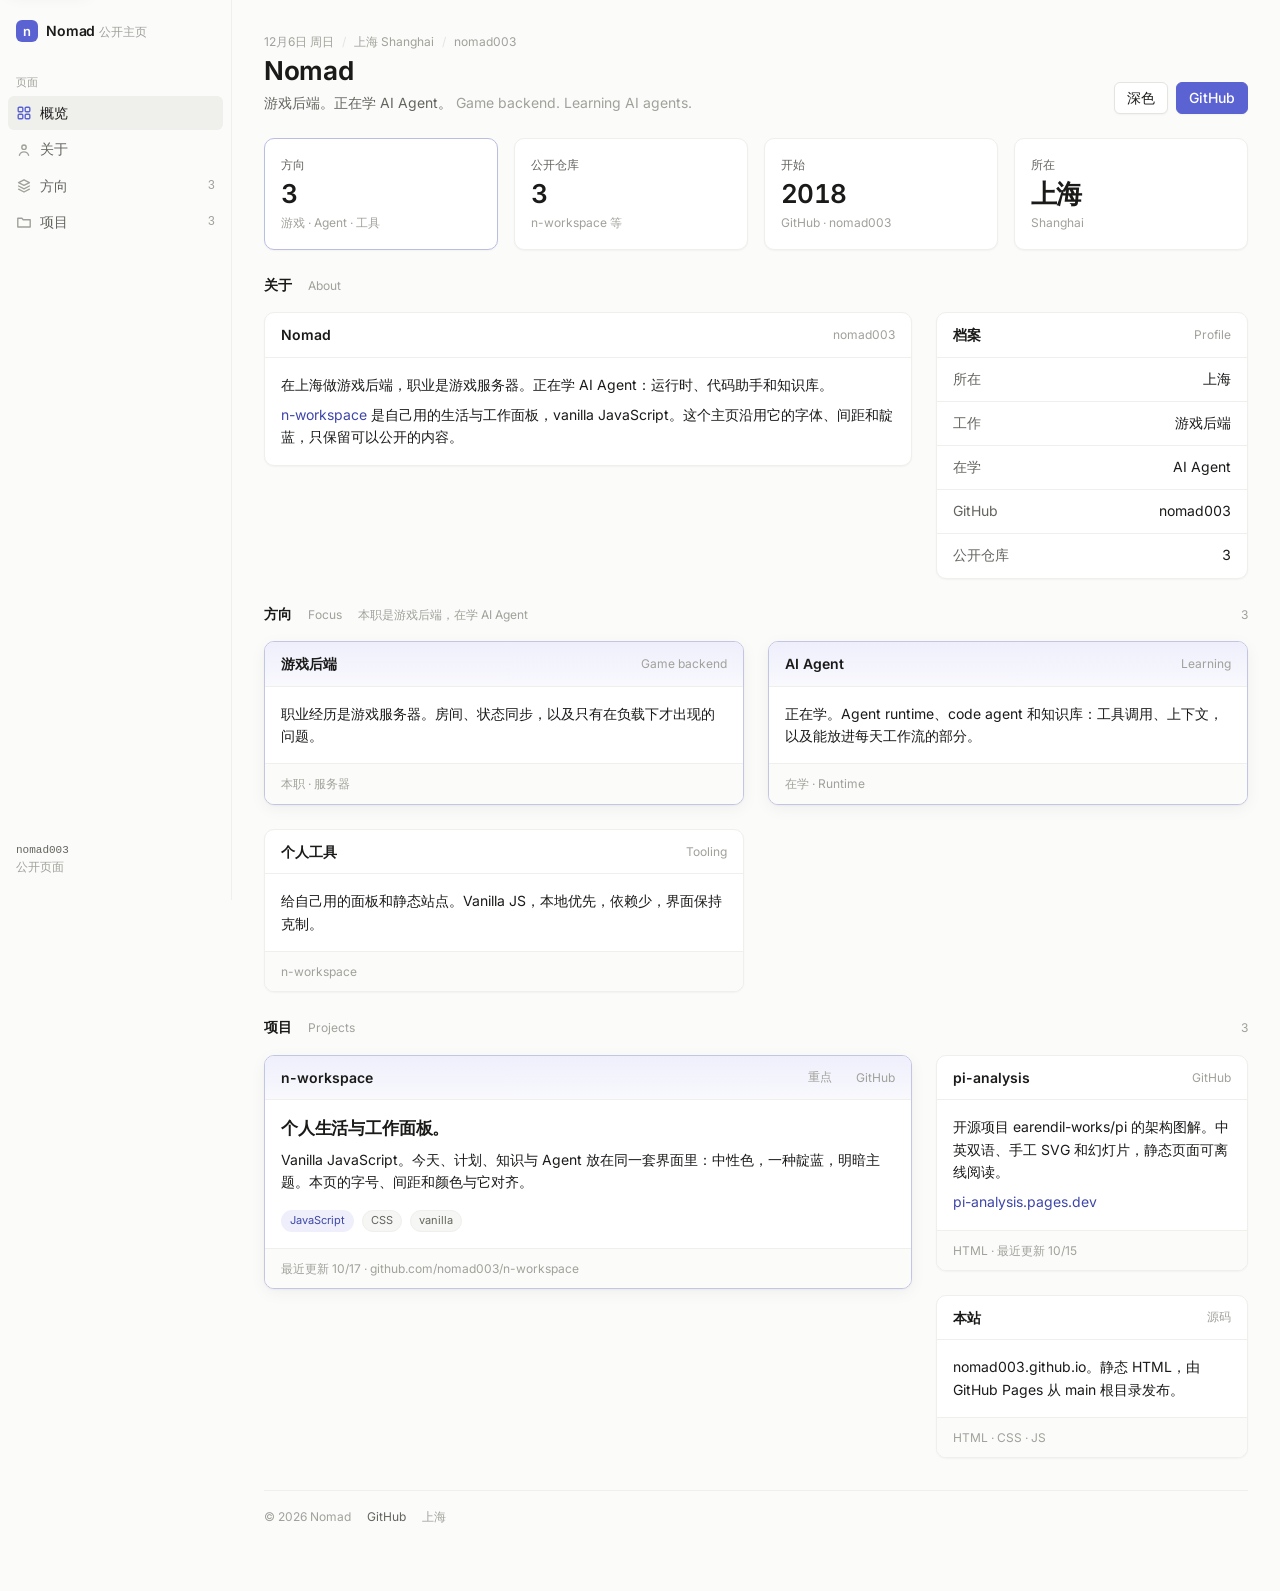
==== commit 137c1006: "Make AI agents the current interest, not kernels. Game backend stays the career, and the page no lon" ====
--- a/index.html
+++ b/index.html
@@ -3,12 +3,12 @@
 <head>
   <meta charset="utf-8">
   <meta name="viewport" content="width=device-width, initial-scale=1">
-  <meta name="description" content="Nomad，上海。游戏后端，兴趣是系统编程与 AI Agent。GitHub：nomad003。">
+  <meta name="description" content="Nomad，上海。游戏后端，正在学 AI Agent。GitHub：nomad003。">
   <meta name="theme-color" content="#FBFBFA">
   <meta name="color-scheme" content="light dark">
   <meta name="format-detection" content="telephone=no">
   <meta property="og:title" content="Nomad">
-  <meta property="og:description" content="Nomad，上海。游戏后端，兴趣是系统编程与 AI Agent。">
+  <meta property="og:description" content="Nomad，上海。游戏后端，正在学 AI Agent。">
   <meta property="og:type" content="profile">
   <meta property="og:url" content="https://nomad003.github.io/">
   <meta property="og:locale" content="zh_CN">
@@ -71,7 +71,7 @@
       <a class="ni" href="#focus">
         <svg viewBox="0 0 16 16" aria-hidden="true"><path d="M8 1.8 13.4 4.6 8 7.4 2.6 4.6 8 1.8Z" fill="none" stroke="currentColor" stroke-width="1.4" stroke-linejoin="round"/><path d="M2.6 8 8 10.8 13.4 8" fill="none" stroke="currentColor" stroke-width="1.4" stroke-linecap="round" stroke-linejoin="round"/><path d="M2.6 11.2 8 14 13.4 11.2" fill="none" stroke="currentColor" stroke-width="1.4" stroke-linecap="round" stroke-linejoin="round"/></svg>
         <span>方向</span>
-        <span class="c">4</span>
+        <span class="c">3</span>
       </a>
       <a class="ni" href="#projects">
         <svg viewBox="0 0 16 16" aria-hidden="true"><path d="M1.8 4.2h4.1l1.3 1.6H14.2V13H1.8V4.2Z" fill="none" stroke="currentColor" stroke-width="1.4" stroke-linejoin="round"/></svg>
@@ -97,7 +97,7 @@
             <a rel="noreferrer" href="https://github.com/nomad003">nomad003</a>
           </p>
           <h1>Nomad</h1>
-          <p class="lede">游戏后端。系统编程是兴趣，在看内核和 Linux。 <span class="en" lang="en">Game backend. Systems is an interest.</span></p>
+          <p class="lede">游戏后端。正在学 AI Agent。 <span class="en" lang="en">Game backend. Learning AI agents.</span></p>
         </div>
         <div class="ph-act">
           <button class="btn" id="theme-toggle" type="button" aria-pressed="false" aria-label="切换到深色">
@@ -110,8 +110,8 @@
       <div class="kpis">
         <a class="kpi focus" href="#focus">
           <div class="kpi-k">方向</div>
-          <div class="kpi-n">4</div>
-          <div class="kpi-s">游戏 · 系统 · Agent · 工具</div>
+          <div class="kpi-n">3</div>
+          <div class="kpi-s">游戏 · Agent · 工具</div>
         </a>
         <a class="kpi" href="#projects">
           <div class="kpi-k">公开仓库</div>
@@ -144,7 +144,7 @@
               <a class="box-m" rel="noreferrer" href="https://github.com/nomad003">nomad003</a>
             </div>
             <div class="box-b prose">
-              <p>在上海做游戏后端，职业是游戏服务器。操作系统内核和 Linux 内部机制是兴趣，在学，不是过去的工作。也关注 AI Agent 的运行时、代码助手和知识库。</p>
+              <p>在上海做游戏后端，职业是游戏服务器。正在学 AI Agent：运行时、代码助手和知识库。</p>
               <p><a href="#projects">n-workspace</a> 是自己用的生活与工作面板，vanilla JavaScript。这个主页沿用它的字体、间距和靛蓝，只保留可以公开的内容。</p>
             </div>
           </article>
@@ -156,7 +156,7 @@
             <div class="rows">
               <div class="row"><span class="k">所在</span><span class="v">上海</span></div>
               <div class="row"><span class="k">工作</span><span class="v">游戏后端</span></div>
-              <div class="row"><span class="k">兴趣</span><span class="v">系统编程</span></div>
+              <div class="row"><span class="k">在学</span><span class="v">AI Agent</span></div>
               <a class="row" rel="noreferrer" href="https://github.com/nomad003"><span class="k">GitHub</span><span class="v">nomad003</span></a>
               <a class="row" href="#projects"><span class="k">公开仓库</span><span class="v">3</span></a>
             </div>
@@ -168,8 +168,8 @@
         <div class="sstrip">
           <b>方向</b>
           <span lang="en">Focus</span>
-          <span>本职是游戏后端</span>
-          <span class="muted">4</span>
+          <span>本职是游戏后端，在学 AI Agent</span>
+          <span class="muted">3</span>
         </div>
         <div class="tgrid">
           <article class="box focus">
@@ -182,25 +182,15 @@
             </div>
             <div class="box-f">本职 · 服务器</div>
           </article>
-          <article class="box">
-            <div class="box-h">
-              <h2>系统编程</h2>
-              <span class="box-m" lang="en">Interest</span>
-            </div>
-            <div class="box-b">
-              <p>兴趣，不是工作。操作系统内核和 Linux 内部机制，顺着调度、内存和可观察性在学。</p>
-            </div>
-            <div class="box-f">在学 · 内核 · Linux</div>
-          </article>
-          <article class="box">
+          <article class="box focus">
             <div class="box-h">
               <h2>AI Agent</h2>
-              <span class="box-m" lang="en">Agents</span>
-            </div>
-            <div class="box-b">
-              <p>Agent 运行时、代码助手和知识库。关心工具调用、上下文，以及能放进每天工作流的部分。</p>
-            </div>
-            <div class="box-f">Runtime · 知识库</div>
+              <span class="box-m" lang="en">Learning</span>
+            </div>
+            <div class="box-b">
+              <p>正在学。Agent runtime、code agent 和知识库：工具调用、上下文，以及能放进每天工作流的部分。</p>
+            </div>
+            <div class="box-f">在学 · Runtime</div>
           </article>
           <article class="box">
             <div class="box-h">
--- a/styles.css
+++ b/styles.css
@@ -434,7 +434,7 @@
 
 .tgrid {
   display: grid;
-  grid-template-columns: repeat(4, minmax(0, 1fr));
+  grid-template-columns: repeat(3, minmax(0, 1fr));
   gap: var(--s-4);
 }
 .tgrid > .box {
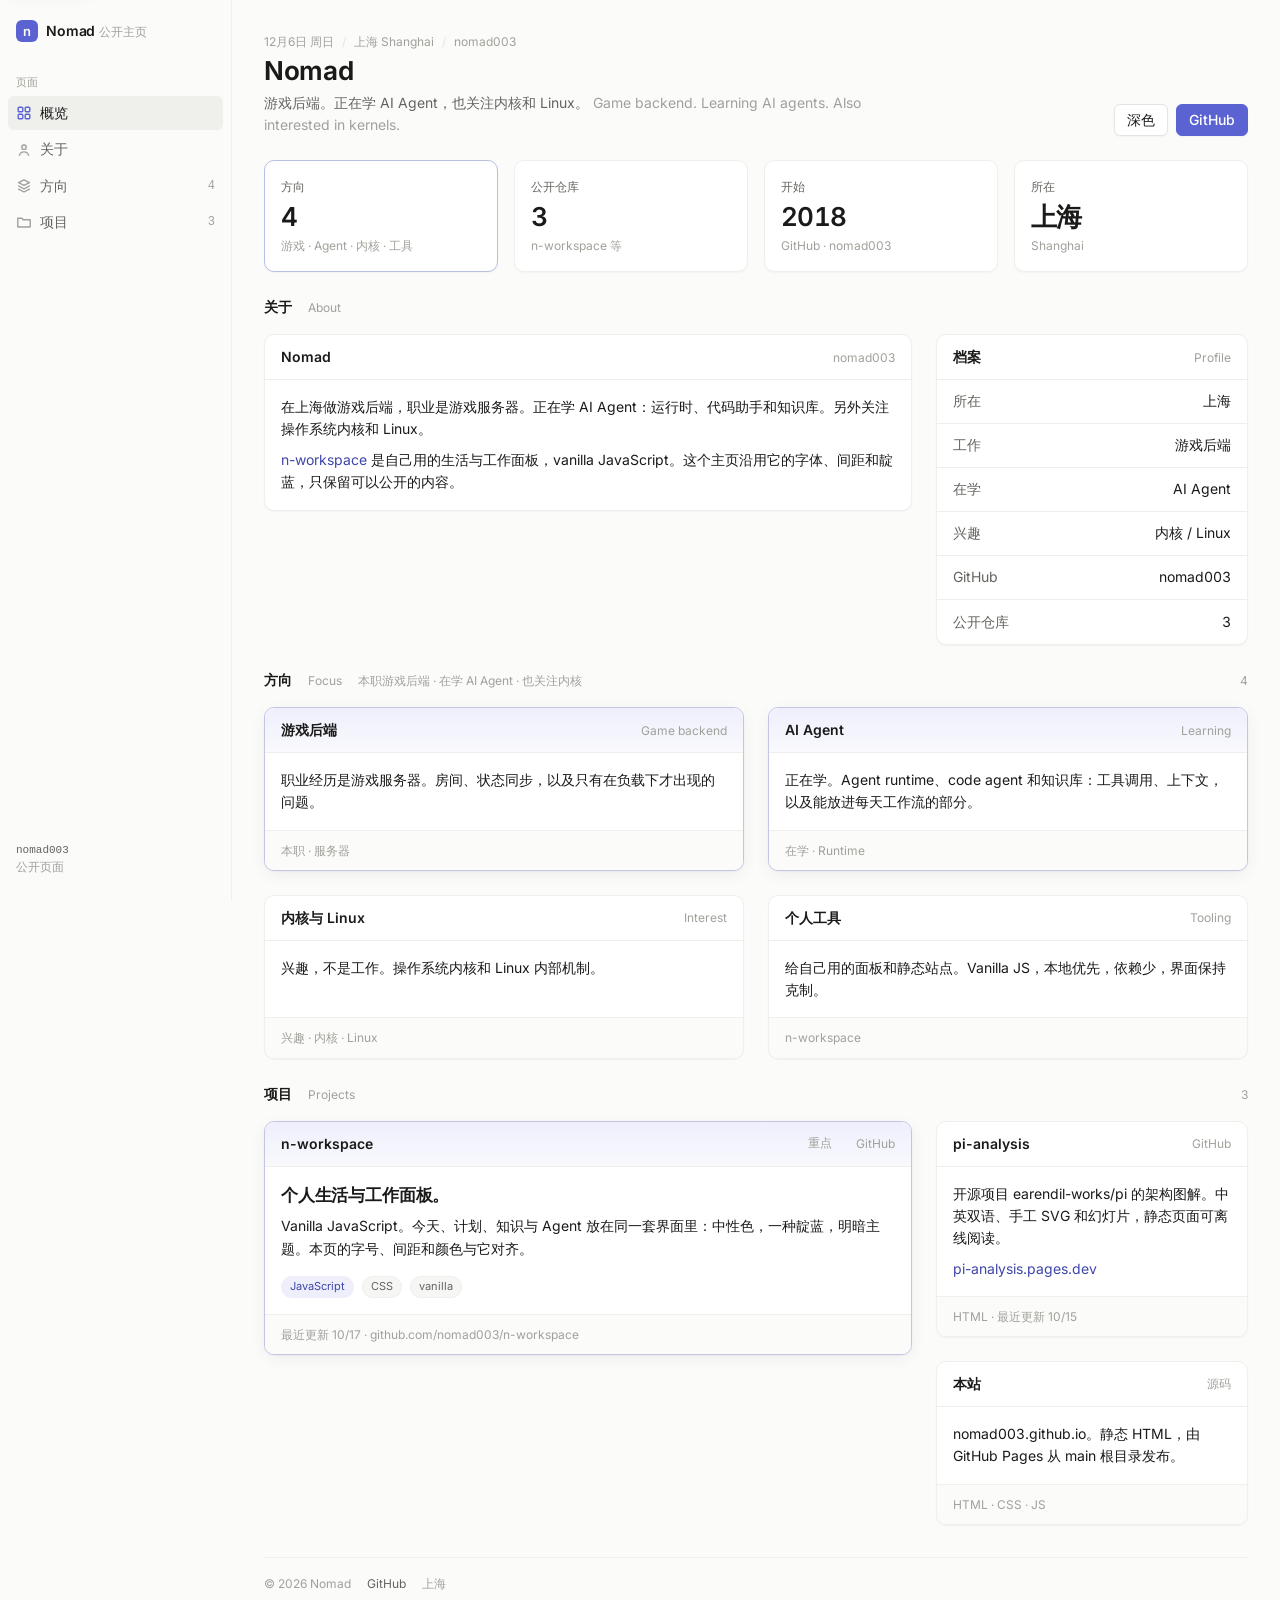
==== commit f87f774a: "Restore kernels and Linux as an interest, not a job. Game backend stays the career and AI agents sta" ====
--- a/index.html
+++ b/index.html
@@ -3,12 +3,12 @@
 <head>
   <meta charset="utf-8">
   <meta name="viewport" content="width=device-width, initial-scale=1">
-  <meta name="description" content="Nomad，上海。游戏后端，正在学 AI Agent。GitHub：nomad003。">
+  <meta name="description" content="Nomad，上海。游戏后端，正在学 AI Agent，也关注内核与 Linux。GitHub：nomad003。">
   <meta name="theme-color" content="#FBFBFA">
   <meta name="color-scheme" content="light dark">
   <meta name="format-detection" content="telephone=no">
   <meta property="og:title" content="Nomad">
-  <meta property="og:description" content="Nomad，上海。游戏后端，正在学 AI Agent。">
+  <meta property="og:description" content="Nomad，上海。游戏后端，正在学 AI Agent，也关注内核与 Linux。">
   <meta property="og:type" content="profile">
   <meta property="og:url" content="https://nomad003.github.io/">
   <meta property="og:locale" content="zh_CN">
@@ -71,7 +71,7 @@
       <a class="ni" href="#focus">
         <svg viewBox="0 0 16 16" aria-hidden="true"><path d="M8 1.8 13.4 4.6 8 7.4 2.6 4.6 8 1.8Z" fill="none" stroke="currentColor" stroke-width="1.4" stroke-linejoin="round"/><path d="M2.6 8 8 10.8 13.4 8" fill="none" stroke="currentColor" stroke-width="1.4" stroke-linecap="round" stroke-linejoin="round"/><path d="M2.6 11.2 8 14 13.4 11.2" fill="none" stroke="currentColor" stroke-width="1.4" stroke-linecap="round" stroke-linejoin="round"/></svg>
         <span>方向</span>
-        <span class="c">3</span>
+        <span class="c">4</span>
       </a>
       <a class="ni" href="#projects">
         <svg viewBox="0 0 16 16" aria-hidden="true"><path d="M1.8 4.2h4.1l1.3 1.6H14.2V13H1.8V4.2Z" fill="none" stroke="currentColor" stroke-width="1.4" stroke-linejoin="round"/></svg>
@@ -97,7 +97,7 @@
             <a rel="noreferrer" href="https://github.com/nomad003">nomad003</a>
           </p>
           <h1>Nomad</h1>
-          <p class="lede">游戏后端。正在学 AI Agent。 <span class="en" lang="en">Game backend. Learning AI agents.</span></p>
+          <p class="lede">游戏后端。正在学 AI Agent，也关注内核和 Linux。 <span class="en" lang="en">Game backend. Learning AI agents. Also interested in kernels.</span></p>
         </div>
         <div class="ph-act">
           <button class="btn" id="theme-toggle" type="button" aria-pressed="false" aria-label="切换到深色">
@@ -110,8 +110,8 @@
       <div class="kpis">
         <a class="kpi focus" href="#focus">
           <div class="kpi-k">方向</div>
-          <div class="kpi-n">3</div>
-          <div class="kpi-s">游戏 · Agent · 工具</div>
+          <div class="kpi-n">4</div>
+          <div class="kpi-s">游戏 · Agent · 内核 · 工具</div>
         </a>
         <a class="kpi" href="#projects">
           <div class="kpi-k">公开仓库</div>
@@ -144,7 +144,7 @@
               <a class="box-m" rel="noreferrer" href="https://github.com/nomad003">nomad003</a>
             </div>
             <div class="box-b prose">
-              <p>在上海做游戏后端，职业是游戏服务器。正在学 AI Agent：运行时、代码助手和知识库。</p>
+              <p>在上海做游戏后端，职业是游戏服务器。正在学 AI Agent：运行时、代码助手和知识库。另外关注操作系统内核和 Linux。</p>
               <p><a href="#projects">n-workspace</a> 是自己用的生活与工作面板，vanilla JavaScript。这个主页沿用它的字体、间距和靛蓝，只保留可以公开的内容。</p>
             </div>
           </article>
@@ -157,6 +157,7 @@
               <div class="row"><span class="k">所在</span><span class="v">上海</span></div>
               <div class="row"><span class="k">工作</span><span class="v">游戏后端</span></div>
               <div class="row"><span class="k">在学</span><span class="v">AI Agent</span></div>
+              <div class="row"><span class="k">兴趣</span><span class="v">内核 / Linux</span></div>
               <a class="row" rel="noreferrer" href="https://github.com/nomad003"><span class="k">GitHub</span><span class="v">nomad003</span></a>
               <a class="row" href="#projects"><span class="k">公开仓库</span><span class="v">3</span></a>
             </div>
@@ -168,8 +169,8 @@
         <div class="sstrip">
           <b>方向</b>
           <span lang="en">Focus</span>
-          <span>本职是游戏后端，在学 AI Agent</span>
-          <span class="muted">3</span>
+          <span>本职游戏后端 · 在学 AI Agent · 也关注内核</span>
+          <span class="muted">4</span>
         </div>
         <div class="tgrid">
           <article class="box focus">
@@ -191,6 +192,16 @@
               <p>正在学。Agent runtime、code agent 和知识库：工具调用、上下文，以及能放进每天工作流的部分。</p>
             </div>
             <div class="box-f">在学 · Runtime</div>
+          </article>
+          <article class="box">
+            <div class="box-h">
+              <h2>内核与 Linux</h2>
+              <span class="box-m" lang="en">Interest</span>
+            </div>
+            <div class="box-b">
+              <p>兴趣，不是工作。操作系统内核和 Linux 内部机制。</p>
+            </div>
+            <div class="box-f">兴趣 · 内核 · Linux</div>
           </article>
           <article class="box">
             <div class="box-h">
--- a/styles.css
+++ b/styles.css
@@ -434,7 +434,7 @@
 
 .tgrid {
   display: grid;
-  grid-template-columns: repeat(3, minmax(0, 1fr));
+  grid-template-columns: repeat(4, minmax(0, 1fr));
   gap: var(--s-4);
 }
 .tgrid > .box {
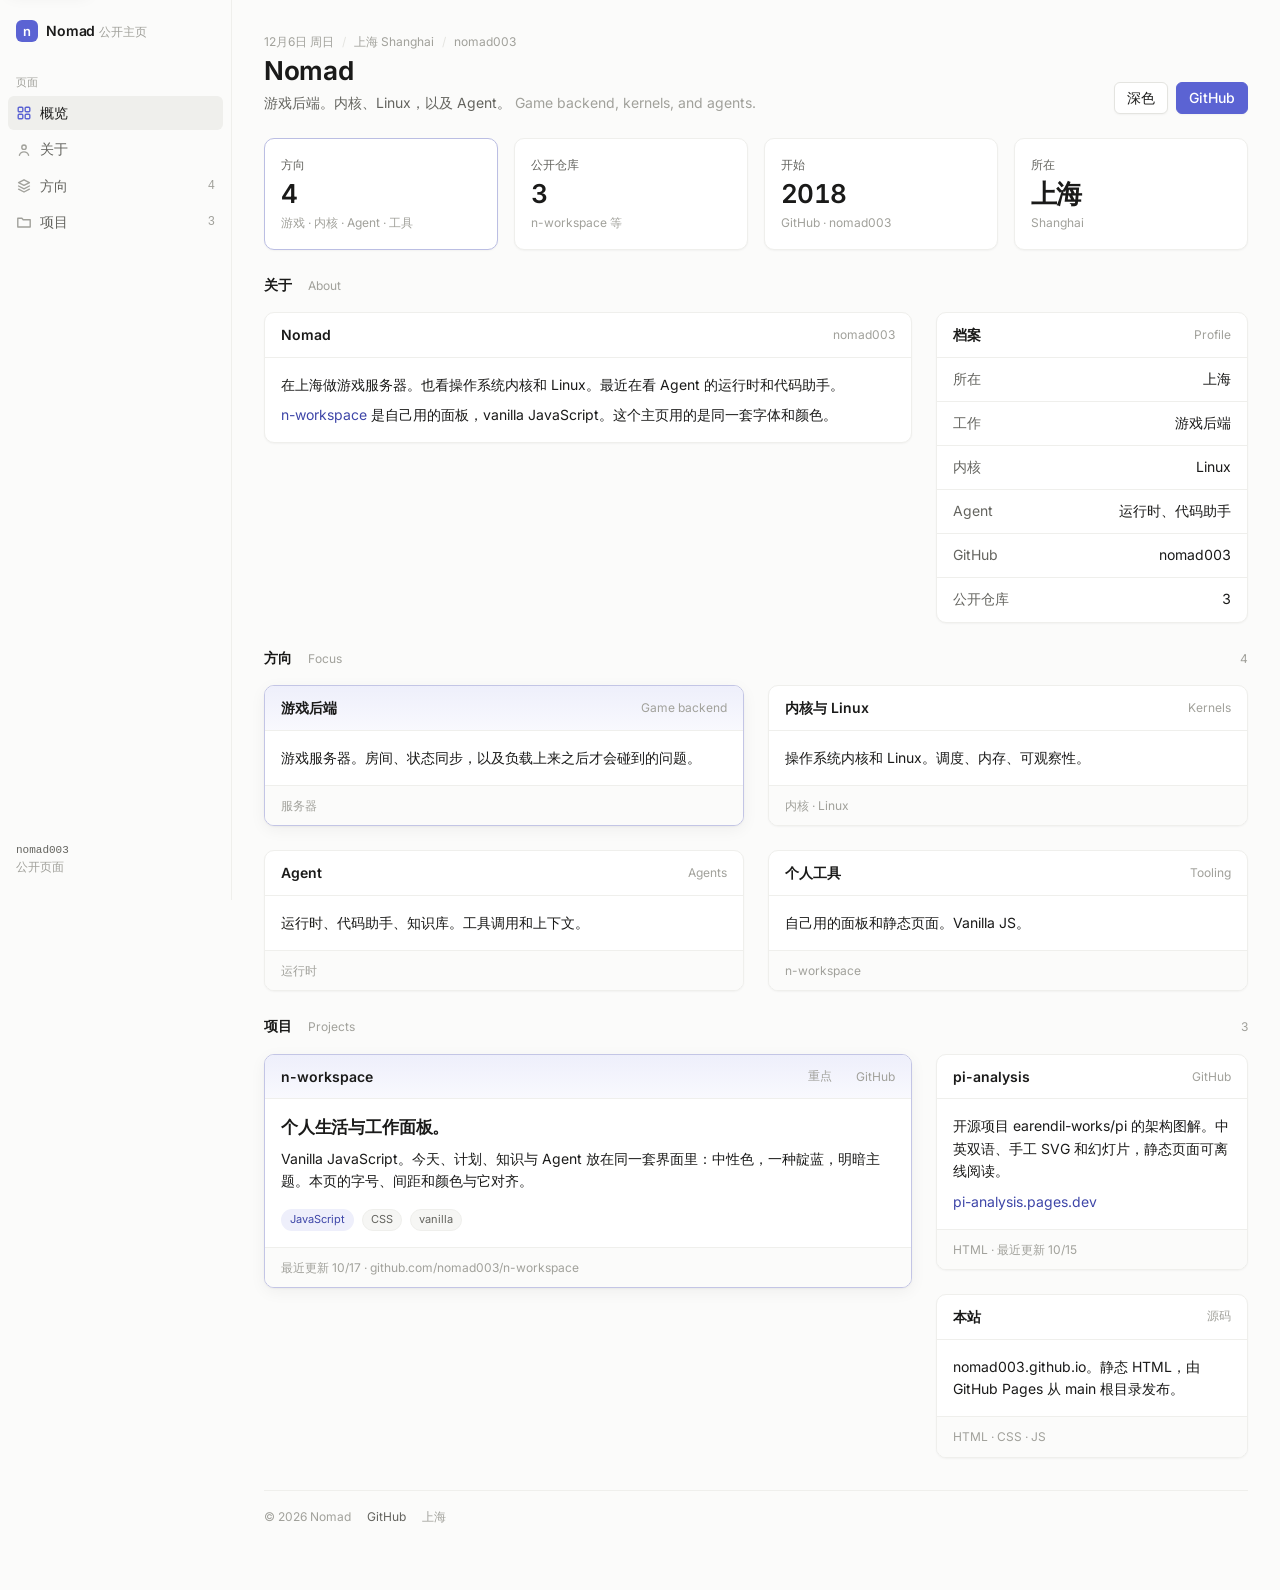
==== commit d11990e7: "State the topics in order, without disclaimer language. Game backend comes first, then kernels and L" ====
--- a/index.html
+++ b/index.html
@@ -3,12 +3,12 @@
 <head>
   <meta charset="utf-8">
   <meta name="viewport" content="width=device-width, initial-scale=1">
-  <meta name="description" content="Nomad，上海。游戏后端，正在学 AI Agent，也关注内核与 Linux。GitHub：nomad003。">
+  <meta name="description" content="Nomad，上海。游戏后端，内核与 Linux，Agent。GitHub：nomad003。">
   <meta name="theme-color" content="#FBFBFA">
   <meta name="color-scheme" content="light dark">
   <meta name="format-detection" content="telephone=no">
   <meta property="og:title" content="Nomad">
-  <meta property="og:description" content="Nomad，上海。游戏后端，正在学 AI Agent，也关注内核与 Linux。">
+  <meta property="og:description" content="Nomad，上海。游戏后端，内核与 Linux，Agent。">
   <meta property="og:type" content="profile">
   <meta property="og:url" content="https://nomad003.github.io/">
   <meta property="og:locale" content="zh_CN">
@@ -97,7 +97,7 @@
             <a rel="noreferrer" href="https://github.com/nomad003">nomad003</a>
           </p>
           <h1>Nomad</h1>
-          <p class="lede">游戏后端。正在学 AI Agent，也关注内核和 Linux。 <span class="en" lang="en">Game backend. Learning AI agents. Also interested in kernels.</span></p>
+          <p class="lede">游戏后端。内核、Linux，以及 Agent。 <span class="en" lang="en">Game backend, kernels, and agents.</span></p>
         </div>
         <div class="ph-act">
           <button class="btn" id="theme-toggle" type="button" aria-pressed="false" aria-label="切换到深色">
@@ -111,7 +111,7 @@
         <a class="kpi focus" href="#focus">
           <div class="kpi-k">方向</div>
           <div class="kpi-n">4</div>
-          <div class="kpi-s">游戏 · Agent · 内核 · 工具</div>
+          <div class="kpi-s">游戏 · 内核 · Agent · 工具</div>
         </a>
         <a class="kpi" href="#projects">
           <div class="kpi-k">公开仓库</div>
@@ -144,8 +144,8 @@
               <a class="box-m" rel="noreferrer" href="https://github.com/nomad003">nomad003</a>
             </div>
             <div class="box-b prose">
-              <p>在上海做游戏后端，职业是游戏服务器。正在学 AI Agent：运行时、代码助手和知识库。另外关注操作系统内核和 Linux。</p>
-              <p><a href="#projects">n-workspace</a> 是自己用的生活与工作面板，vanilla JavaScript。这个主页沿用它的字体、间距和靛蓝，只保留可以公开的内容。</p>
+              <p>在上海做游戏服务器。也看操作系统内核和 Linux。最近在看 Agent 的运行时和代码助手。</p>
+              <p><a href="#projects">n-workspace</a> 是自己用的面板，vanilla JavaScript。这个主页用的是同一套字体和颜色。</p>
             </div>
           </article>
           <article class="box c4">
@@ -156,8 +156,8 @@
             <div class="rows">
               <div class="row"><span class="k">所在</span><span class="v">上海</span></div>
               <div class="row"><span class="k">工作</span><span class="v">游戏后端</span></div>
-              <div class="row"><span class="k">在学</span><span class="v">AI Agent</span></div>
-              <div class="row"><span class="k">兴趣</span><span class="v">内核 / Linux</span></div>
+              <div class="row"><span class="k">内核</span><span class="v">Linux</span></div>
+              <div class="row"><span class="k">Agent</span><span class="v">运行时、代码助手</span></div>
               <a class="row" rel="noreferrer" href="https://github.com/nomad003"><span class="k">GitHub</span><span class="v">nomad003</span></a>
               <a class="row" href="#projects"><span class="k">公开仓库</span><span class="v">3</span></a>
             </div>
@@ -169,7 +169,6 @@
         <div class="sstrip">
           <b>方向</b>
           <span lang="en">Focus</span>
-          <span>本职游戏后端 · 在学 AI Agent · 也关注内核</span>
           <span class="muted">4</span>
         </div>
         <div class="tgrid">
@@ -179,29 +178,29 @@
               <span class="box-m" lang="en">Game backend</span>
             </div>
             <div class="box-b">
-              <p>职业经历是游戏服务器。房间、状态同步，以及只有在负载下才出现的问题。</p>
-            </div>
-            <div class="box-f">本职 · 服务器</div>
-          </article>
-          <article class="box focus">
-            <div class="box-h">
-              <h2>AI Agent</h2>
-              <span class="box-m" lang="en">Learning</span>
-            </div>
-            <div class="box-b">
-              <p>正在学。Agent runtime、code agent 和知识库：工具调用、上下文，以及能放进每天工作流的部分。</p>
-            </div>
-            <div class="box-f">在学 · Runtime</div>
+              <p>游戏服务器。房间、状态同步，以及负载上来之后才会碰到的问题。</p>
+            </div>
+            <div class="box-f">服务器</div>
           </article>
           <article class="box">
             <div class="box-h">
               <h2>内核与 Linux</h2>
-              <span class="box-m" lang="en">Interest</span>
-            </div>
-            <div class="box-b">
-              <p>兴趣，不是工作。操作系统内核和 Linux 内部机制。</p>
-            </div>
-            <div class="box-f">兴趣 · 内核 · Linux</div>
+              <span class="box-m" lang="en">Kernels</span>
+            </div>
+            <div class="box-b">
+              <p>操作系统内核和 Linux。调度、内存、可观察性。</p>
+            </div>
+            <div class="box-f">内核 · Linux</div>
+          </article>
+          <article class="box">
+            <div class="box-h">
+              <h2>Agent</h2>
+              <span class="box-m" lang="en">Agents</span>
+            </div>
+            <div class="box-b">
+              <p>运行时、代码助手、知识库。工具调用和上下文。</p>
+            </div>
+            <div class="box-f">运行时</div>
           </article>
           <article class="box">
             <div class="box-h">
@@ -209,7 +208,7 @@
               <span class="box-m" lang="en">Tooling</span>
             </div>
             <div class="box-b">
-              <p>给自己用的面板和静态站点。Vanilla JS，本地优先，依赖少，界面保持克制。</p>
+              <p>自己用的面板和静态页面。Vanilla JS。</p>
             </div>
             <div class="box-f"><a href="#projects">n-workspace</a></div>
           </article>
